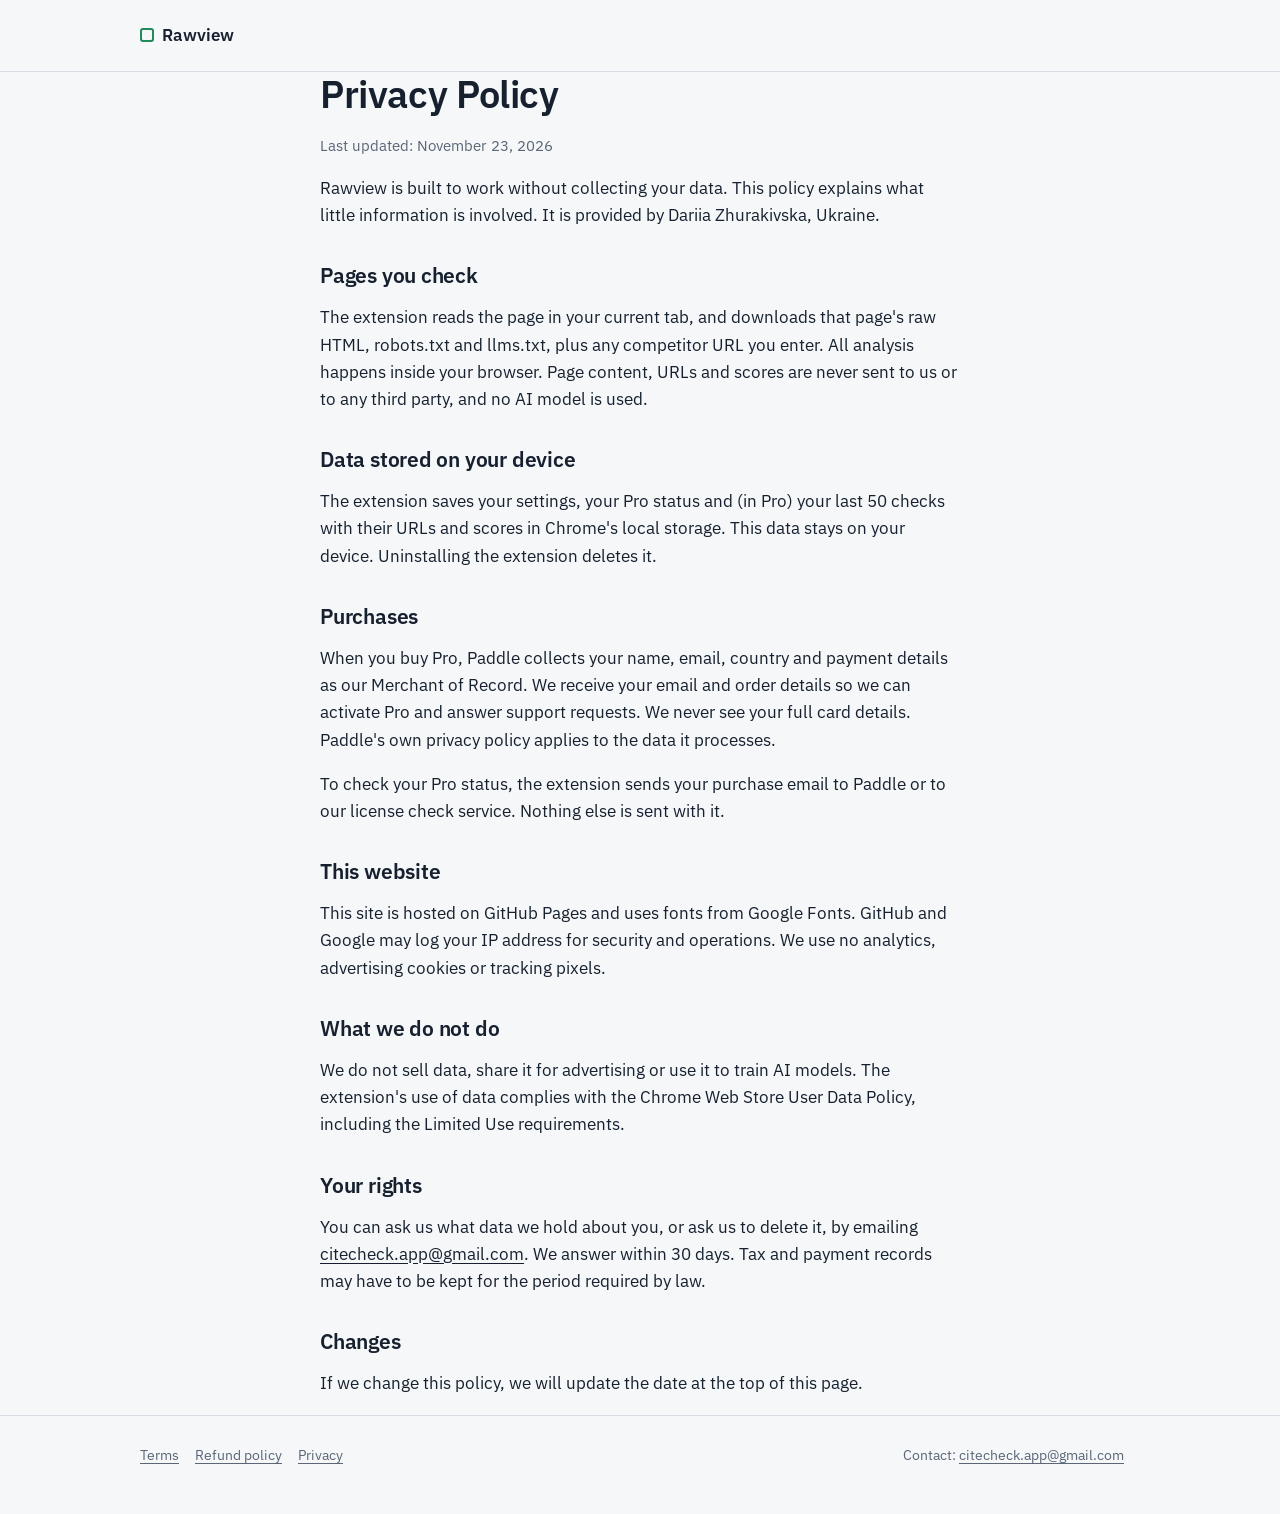
==== privacy.html @ 5140d7dd "Add Rawview website" ====
<!doctype html>
<html lang="en">
<head>
<meta charset="utf-8">
<meta name="viewport" content="width=device-width, initial-scale=1">
<title>Privacy Policy – Rawview</title>
<link rel="preconnect" href="https://fonts.googleapis.com">
<link rel="preconnect" href="https://fonts.gstatic.com" crossorigin>
<link href="https://fonts.googleapis.com/css2?family=IBM+Plex+Sans:wght@400;600&display=swap" rel="stylesheet">
<link rel="stylesheet" href="style.css">
</head>
<body>
<header class="top"><div class="wrap"><a class="brand" href="./"><span></span>Rawview</a></div></header>

<main class="wrap narrow legal">
  <h1>Privacy Policy</h1>
  <p class="updated">Last updated: November 23, 2026</p>

  <p>Rawview is built to work without collecting your data. This policy explains what little information is involved. It is provided by Dariia Zhurakivska, Ukraine.</p>

  <h2>Pages you check</h2>
  <p>The extension reads the page in your current tab, and downloads that page's raw HTML, robots.txt and llms.txt, plus any competitor URL you enter. All analysis happens inside your browser. Page content, URLs and scores are never sent to us or to any third party, and no AI model is used.</p>

  <h2>Data stored on your device</h2>
  <p>The extension saves your settings, your Pro status and (in Pro) your last 50 checks with their URLs and scores in Chrome's local storage. This data stays on your device. Uninstalling the extension deletes it.</p>

  <h2>Purchases</h2>
  <p>When you buy Pro, Paddle collects your name, email, country and payment details as our Merchant of Record. We receive your email and order details so we can activate Pro and answer support requests. We never see your full card details. Paddle's own privacy policy applies to the data it processes.</p>
  <p>To check your Pro status, the extension sends your purchase email to Paddle or to our license check service. Nothing else is sent with it.</p>

  <h2>This website</h2>
  <p>This site is hosted on GitHub Pages and uses fonts from Google Fonts. GitHub and Google may log your IP address for security and operations. We use no analytics, advertising cookies or tracking pixels.</p>

  <h2>What we do not do</h2>
  <p>We do not sell data, share it for advertising or use it to train AI models. The extension's use of data complies with the Chrome Web Store User Data Policy, including the Limited Use requirements.</p>

  <h2>Your rights</h2>
  <p>You can ask us what data we hold about you, or ask us to delete it, by emailing <a href="mailto:citecheck.app@gmail.com">citecheck.app@gmail.com</a>. We answer within 30 days. Tax and payment records may have to be kept for the period required by law.</p>

  <h2>Changes</h2>
  <p>If we change this policy, we will update the date at the top of this page.</p>
</main>

<footer><div class="wrap"><div><a href="terms.html">Terms</a><a href="refund.html">Refund policy</a><a href="privacy.html">Privacy</a></div><div>Contact: <a href="mailto:citecheck.app@gmail.com">citecheck.app@gmail.com</a></div></div></footer>
</body>
</html>
---- style.css ----
:root {
  --paper: #F5F7F9;
  --ink: #16202E;
  --muted: #5B6676;
  --line: #D6DCE3;
  --good: #1F8A5B;
  --bad: #C2413B;
  --ghost: #8A94A3;
  --mark: #FFE27A;
  --card: #FFFFFF;
}
@media (prefers-color-scheme: dark) {
  :root {
    --paper: #12171F;
    --ink: #E8ECF1;
    --muted: #9AA5B4;
    --line: #2A3340;
    --good: #4CC38A;
    --bad: #F07167;
    --ghost: #6C7685;
    --mark: #6B5A12;
    --card: #1A212B;
  }
}
* { box-sizing: border-box; }
html { -webkit-text-size-adjust: 100%; }
body {
  margin: 0;
  background: var(--paper);
  color: var(--ink);
  font-family: "IBM Plex Sans", system-ui, sans-serif;
  font-size: 17px;
  line-height: 1.6;
}
a { color: inherit; text-underline-offset: 3px; }
a:focus-visible, button:focus-visible { outline: 3px solid var(--good); outline-offset: 3px; }
.wrap { max-width: 1040px; margin: 0 auto; padding: 0 20px; }
.narrow { max-width: 680px; }

header.top { padding: 22px 0; border-bottom: 1px solid var(--line); }
header.top .wrap { display: flex; justify-content: space-between; align-items: center; gap: 16px; }
.brand { font-weight: 600; text-decoration: none; }
.brand span { display: inline-block; width: 14px; height: 14px; border: 2px solid var(--good); border-radius: 3px; margin-right: 8px; vertical-align: -1px; }
nav.links a { margin-left: 18px; color: var(--muted); text-decoration: none; font-size: 15px; }
nav.links a:hover { color: var(--ink); }

h1, h2, h3 { line-height: 1.15; letter-spacing: -0.01em; }
h1 { font-size: clamp(34px, 5.4vw, 54px); font-weight: 600; margin: 0 0 18px; max-width: 16ch; }
h2 { font-size: clamp(24px, 3.2vw, 32px); font-weight: 600; margin: 0 0 14px; }
h3 { font-size: 19px; font-weight: 600; margin: 0 0 6px; }
p.lead { font-size: 19px; color: var(--muted); max-width: 52ch; margin: 0 0 28px; }

.hero { padding: 64px 0 48px; display: grid; grid-template-columns: 1fr 1fr; gap: 48px; align-items: center; }
.btn { display: inline-block; background: var(--good); color: #fff; padding: 15px 24px; border-radius: 8px; border: 2px solid var(--good); font-weight: 600; font-size: 17px; text-decoration: none; text-align: center; transition: transform .12s, background .12s; }
.btn:hover { background: #18704A; border-color: #18704A; }
.btn:active { transform: translateY(1px); }
.btn-ghost { background: transparent; color: var(--ink); border-color: var(--line); }
.btn-ghost:hover { background: var(--card); border-color: var(--ink); }
.btn-small { padding: 8px 14px; font-size: 15px; color: #fff !important; }
.btn-full { display: block; width: 100%; }
.actions { display: flex; flex-wrap: wrap; gap: 12px; margin-top: 4px; }
.trust { list-style: none; padding: 0; margin: 20px 0 0; font-size: 15px; color: var(--muted); }
.trust li { padding-left: 24px; position: relative; margin-bottom: 4px; }
.trust li::before { content: ""; position: absolute; left: 2px; top: 7px; width: 10px; height: 6px; border-left: 2px solid var(--good); border-bottom: 2px solid var(--good); transform: rotate(-45deg); }
.cta-note { display: block; margin-top: 10px; font-size: 14px; color: var(--muted); text-align: center; }
.final { text-align: center; }
.final .lead { margin-left: auto; margin-right: auto; }
.final .actions { justify-content: center; }
.sticky-cta { display: none; }

/* The demo: a page the way the extension marks it up */
.demo { background: var(--card); border: 1px solid var(--line); border-radius: 12px; padding: 18px; }
.demo-bar { display: flex; justify-content: space-between; align-items: baseline; margin-bottom: 14px; font-size: 14px; color: var(--muted); }
.demo-score { font-size: 34px; font-weight: 600; color: var(--ink); }
.demo-score small { font-size: 15px; color: var(--muted); font-weight: 400; }
.blk { border: 2px solid var(--good); border-radius: 6px; padding: 10px 12px; margin-bottom: 10px; font-size: 14.5px; line-height: 1.45; position: relative; }
.blk.bad { border-color: var(--bad); }
.blk.ghost { border: 2px dashed var(--ghost); color: var(--ghost); }
.blk b { font-weight: 600; }
.tag { display: block; font-size: 12.5px; margin-top: 6px; color: var(--good); }
.blk.bad .tag { color: var(--bad); }
.blk.ghost .tag { color: var(--ghost); }

section { padding: 56px 0; border-top: 1px solid var(--line); }
.cols { display: grid; grid-template-columns: repeat(3, 1fr); gap: 32px; }
.cols p { margin: 0; color: var(--muted); }
ol.steps { padding-left: 22px; margin: 0; }
ol.steps li { margin-bottom: 10px; }

.plans { display: grid; grid-template-columns: 1fr 1fr; gap: 24px; }
.plan { border: 1px solid var(--line); border-radius: 12px; padding: 26px; background: var(--card); }
.plan.pro { border: 2px solid var(--ink); }
.price { font-size: 40px; font-weight: 600; margin: 6px 0 2px; }
.price small { font-size: 16px; font-weight: 400; color: var(--muted); }
.plan ul { padding-left: 20px; margin: 16px 0 22px; }
.plan li { margin-bottom: 6px; }

details { border-bottom: 1px solid var(--line); padding: 14px 0; }
summary { cursor: pointer; font-weight: 600; }
details p { margin: 10px 0 0; color: var(--muted); }

.legal h1 { font-size: 38px; max-width: none; }
.legal h2 { font-size: 21px; margin-top: 34px; }
.legal p, .legal li { color: var(--ink); }
.legal .updated { color: var(--muted); font-size: 15px; }

footer { border-top: 1px solid var(--line); padding: 28px 0 48px; font-size: 14px; color: var(--muted); }
footer .wrap { display: flex; justify-content: space-between; flex-wrap: wrap; gap: 12px; }
footer a { margin-right: 16px; }

@media (max-width: 800px) {
  .hero, .plans, .cols { grid-template-columns: 1fr; }
  .hero { padding-top: 40px; gap: 32px; }
  nav.links a:not(.btn) { display: none; }
  .actions .btn { flex: 1 1 100%; }
  .sticky-cta { display: block; position: fixed; left: 12px; right: 12px; bottom: 12px; z-index: 10; background: var(--good); color: #fff; text-align: center; padding: 14px; border-radius: 10px; font-weight: 600; text-decoration: none; box-shadow: 0 6px 20px rgba(22, 32, 46, .25); }
  footer { padding-bottom: 96px; }
}
@media (prefers-reduced-motion: reduce) { .btn { transition: none; } }
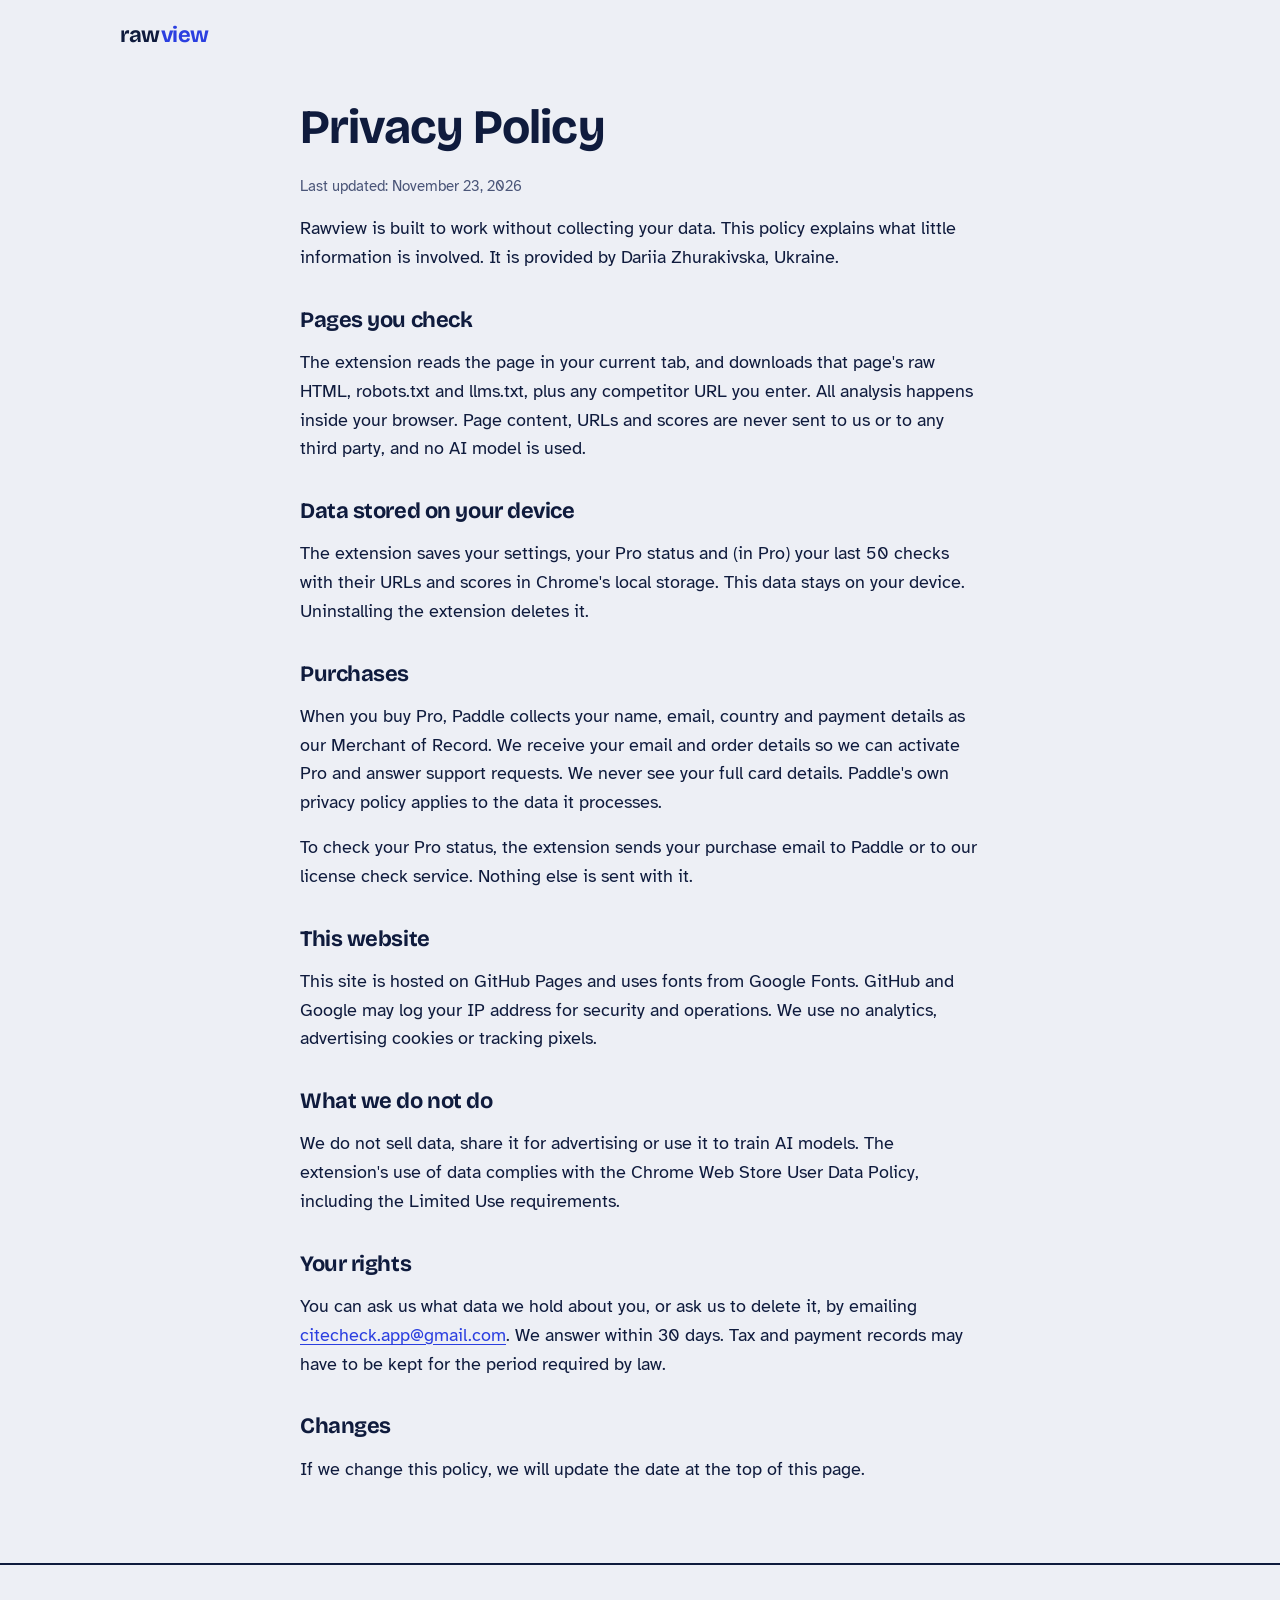
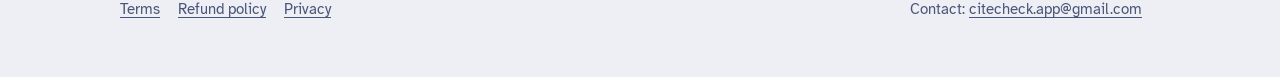
==== commit 4a1c9254: "Redesign site, add SEO files" ====
--- a/privacy.html
+++ b/privacy.html
@@ -6,11 +6,12 @@
 <title>Privacy Policy – Rawview</title>
 <link rel="preconnect" href="https://fonts.googleapis.com">
 <link rel="preconnect" href="https://fonts.gstatic.com" crossorigin>
-<link href="https://fonts.googleapis.com/css2?family=IBM+Plex+Sans:wght@400;600&display=swap" rel="stylesheet">
+<link href="https://fonts.googleapis.com/css2?family=Atkinson+Hyperlegible:wght@400;700&family=Bricolage+Grotesque:opsz,wght@12..96,600;12..96,700&display=swap" rel="stylesheet">
 <link rel="stylesheet" href="style.css">
+<link rel="canonical" href="https://rawviewapp.github.io/privacy.html">
 </head>
 <body>
-<header class="top"><div class="wrap"><a class="brand" href="./"><span></span>Rawview</a></div></header>
+<header class="top"><div class="wrap"><a class="brand" href="./">raw<i>view</i></a></div></header>
 
 <main class="wrap narrow legal">
   <h1>Privacy Policy</h1>
--- a/style.css
+++ b/style.css
@@ -1,119 +1,158 @@
 :root {
-  --paper: #F5F7F9;
-  --ink: #16202E;
-  --muted: #5B6676;
-  --line: #D6DCE3;
-  --good: #1F8A5B;
-  --bad: #C2413B;
-  --ghost: #8A94A3;
-  --mark: #FFE27A;
-  --card: #FFFFFF;
+  --bg: #EDEFF5;
+  --surface: #FFFFFF;
+  --ink: #0F1B3D;
+  --soft: #4A5578;
+  --rule: #CDD2E1;
+  --blue: #2B3FE0;
+  --blue-deep: #1E2DB0;
+  --marker: #FFE45C;
+  --miss: #D9480F;
+  --ok: #2B3FE0;
 }
 @media (prefers-color-scheme: dark) {
   :root {
-    --paper: #12171F;
-    --ink: #E8ECF1;
-    --muted: #9AA5B4;
-    --line: #2A3340;
-    --good: #4CC38A;
-    --bad: #F07167;
-    --ghost: #6C7685;
-    --mark: #6B5A12;
-    --card: #1A212B;
+    --bg: #0D1326;
+    --surface: #151C33;
+    --ink: #E9ECF6;
+    --soft: #A3ACC7;
+    --rule: #2A3354;
+    --blue: #7C8BFF;
+    --blue-deep: #9AA6FF;
+    --marker: #8A7414;
+    --miss: #FF8A50;
+    --ok: #7C8BFF;
   }
 }
 * { box-sizing: border-box; }
-html { -webkit-text-size-adjust: 100%; }
+html { -webkit-text-size-adjust: 100%; scroll-behavior: smooth; }
+@media (prefers-reduced-motion: reduce) { html { scroll-behavior: auto; } }
 body {
   margin: 0;
-  background: var(--paper);
+  background: var(--bg);
   color: var(--ink);
-  font-family: "IBM Plex Sans", system-ui, sans-serif;
-  font-size: 17px;
+  font-family: "Atkinson Hyperlegible", system-ui, sans-serif;
+  font-size: 18px;
   line-height: 1.6;
 }
-a { color: inherit; text-underline-offset: 3px; }
-a:focus-visible, button:focus-visible { outline: 3px solid var(--good); outline-offset: 3px; }
-.wrap { max-width: 1040px; margin: 0 auto; padding: 0 20px; }
-.narrow { max-width: 680px; }
+a { color: var(--blue); text-underline-offset: 3px; }
+a:focus-visible, summary:focus-visible { outline: 3px solid var(--blue); outline-offset: 3px; border-radius: 4px; }
+.wrap { max-width: 1080px; margin: 0 auto; padding: 0 20px; }
+.narrow { max-width: 720px; }
 
-header.top { padding: 22px 0; border-bottom: 1px solid var(--line); }
+h1, h2, h3, .brand { font-family: "Bricolage Grotesque", system-ui, sans-serif; letter-spacing: -0.02em; }
+h1 { font-size: clamp(38px, 6vw, 66px); line-height: 1.02; font-weight: 700; margin: 0 0 22px; }
+h2 { font-size: clamp(26px, 3.4vw, 38px); line-height: 1.1; font-weight: 700; margin: 0 0 16px; }
+h3 { font-size: 20px; line-height: 1.2; font-weight: 600; margin: 0 0 6px; }
+p { margin: 0 0 16px; }
+.mark { background: linear-gradient(transparent 55%, var(--marker) 55%); padding: 0 2px; }
+
+/* header */
+header.top { padding: 18px 0; }
 header.top .wrap { display: flex; justify-content: space-between; align-items: center; gap: 16px; }
-.brand { font-weight: 600; text-decoration: none; }
-.brand span { display: inline-block; width: 14px; height: 14px; border: 2px solid var(--good); border-radius: 3px; margin-right: 8px; vertical-align: -1px; }
-nav.links a { margin-left: 18px; color: var(--muted); text-decoration: none; font-size: 15px; }
+.brand { font-size: 22px; font-weight: 700; color: var(--ink); text-decoration: none; }
+.brand i { font-style: normal; color: var(--blue); }
+nav.links { display: flex; align-items: center; gap: 22px; }
+nav.links a { color: var(--soft); text-decoration: none; font-size: 16px; }
 nav.links a:hover { color: var(--ink); }
 
-h1, h2, h3 { line-height: 1.15; letter-spacing: -0.01em; }
-h1 { font-size: clamp(34px, 5.4vw, 54px); font-weight: 600; margin: 0 0 18px; max-width: 16ch; }
-h2 { font-size: clamp(24px, 3.2vw, 32px); font-weight: 600; margin: 0 0 14px; }
-h3 { font-size: 19px; font-weight: 600; margin: 0 0 6px; }
-p.lead { font-size: 19px; color: var(--muted); max-width: 52ch; margin: 0 0 28px; }
+/* buttons */
+.btn { display: inline-block; background: var(--blue); color: #fff; padding: 16px 26px; border-radius: 4px; font-weight: 700; font-size: 18px; text-decoration: none; box-shadow: 4px 4px 0 var(--ink); transition: transform .1s, box-shadow .1s; }
+.btn:hover { transform: translate(-1px, -1px); box-shadow: 5px 5px 0 var(--ink); }
+.btn:active { transform: translate(3px, 3px); box-shadow: 1px 1px 0 var(--ink); }
+.btn-line { background: transparent; color: var(--ink); box-shadow: none; border: 2px solid var(--ink); padding: 14px 24px; }
+.btn-line:hover { box-shadow: none; transform: none; background: var(--surface); }
+nav.links .btn { color: #fff; padding: 10px 16px; font-size: 16px; box-shadow: 3px 3px 0 var(--ink); }
+.actions { display: flex; flex-wrap: wrap; gap: 14px; align-items: center; }
+.small { font-size: 15px; color: var(--soft); }
 
-.hero { padding: 64px 0 48px; display: grid; grid-template-columns: 1fr 1fr; gap: 48px; align-items: center; }
-.btn { display: inline-block; background: var(--good); color: #fff; padding: 15px 24px; border-radius: 8px; border: 2px solid var(--good); font-weight: 600; font-size: 17px; text-decoration: none; text-align: center; transition: transform .12s, background .12s; }
-.btn:hover { background: #18704A; border-color: #18704A; }
-.btn:active { transform: translateY(1px); }
-.btn-ghost { background: transparent; color: var(--ink); border-color: var(--line); }
-.btn-ghost:hover { background: var(--card); border-color: var(--ink); }
-.btn-small { padding: 8px 14px; font-size: 15px; color: #fff !important; }
-.btn-full { display: block; width: 100%; }
-.actions { display: flex; flex-wrap: wrap; gap: 12px; margin-top: 4px; }
-.trust { list-style: none; padding: 0; margin: 20px 0 0; font-size: 15px; color: var(--muted); }
-.trust li { padding-left: 24px; position: relative; margin-bottom: 4px; }
-.trust li::before { content: ""; position: absolute; left: 2px; top: 7px; width: 10px; height: 6px; border-left: 2px solid var(--good); border-bottom: 2px solid var(--good); transform: rotate(-45deg); }
-.cta-note { display: block; margin-top: 10px; font-size: 14px; color: var(--muted); text-align: center; }
+/* hero */
+.hero { display: grid; grid-template-columns: 1.05fr 1fr; gap: 56px; align-items: start; padding: 48px 20px 72px; }
+.hero p.lead { font-size: 20px; color: var(--soft); max-width: 50ch; margin-bottom: 28px; }
+.hero .small { margin-top: 16px; }
+
+/* the split view: same page, two readers */
+.split { background: var(--surface); border: 2px solid var(--ink); border-radius: 6px; overflow: hidden; }
+.split-head { display: grid; grid-template-columns: 1fr 1fr; border-bottom: 2px solid var(--ink); font-size: 14px; font-weight: 700; }
+.split-head span { padding: 10px 14px; }
+.split-head span + span { border-left: 2px solid var(--ink); background: var(--ink); color: var(--bg); }
+.split-body { display: grid; grid-template-columns: 1fr 1fr; }
+.pane { padding: 14px; font-size: 14px; line-height: 1.45; }
+.pane + .pane { border-left: 2px solid var(--ink); }
+.pane .row { margin-bottom: 10px; padding: 8px 10px; border-radius: 3px; }
+.pane .h { font-weight: 700; }
+.pane .gone { border: 2px dashed var(--miss); color: var(--miss); }
+.pane .gone b { display: block; font-size: 12.5px; }
+.pane .got { background: color-mix(in srgb, var(--blue) 10%, transparent); }
+.score { display: flex; align-items: baseline; gap: 10px; padding: 12px 14px; border-top: 2px solid var(--ink); }
+.score strong { font-family: "Bricolage Grotesque", sans-serif; font-size: 40px; line-height: 1; }
+.score span { color: var(--soft); font-size: 15px; }
+
+/* sections */
+section { padding: 72px 0; }
+section.band { background: var(--surface); border-top: 2px solid var(--ink); border-bottom: 2px solid var(--ink); }
+.intro { max-width: 62ch; color: var(--soft); margin-bottom: 32px; }
+
+/* checks table */
+.checks { width: 100%; border-collapse: collapse; font-size: 16px; }
+.checks th { text-align: left; font-size: 14px; color: var(--soft); font-weight: 700; padding: 0 12px 10px 0; border-bottom: 2px solid var(--ink); }
+.checks td { padding: 12px 12px 12px 0; border-bottom: 1px solid var(--rule); vertical-align: top; }
+.checks td:first-child { font-weight: 700; white-space: nowrap; }
+.checks td:last-child { text-align: right; font-variant-numeric: tabular-nums; white-space: nowrap; }
+.checks tr.group td { border-bottom: none; padding-top: 26px; font-family: "Bricolage Grotesque", sans-serif; font-size: 19px; }
+
+/* explainers */
+.two { display: grid; grid-template-columns: 1fr 1fr; gap: 48px; }
+ol.steps { margin: 0; padding-left: 24px; }
+ol.steps li { margin-bottom: 12px; padding-left: 4px; }
+ol.steps li::marker { font-family: "Bricolage Grotesque", sans-serif; font-weight: 700; color: var(--blue); }
+
+/* pricing */
+.plans { display: grid; grid-template-columns: 1fr 1fr; gap: 28px; align-items: stretch; }
+.plan { background: var(--surface); border: 2px solid var(--rule); border-radius: 6px; padding: 30px; display: flex; flex-direction: column; }
+.plan.pro { border-color: var(--ink); box-shadow: 8px 8px 0 var(--blue); }
+.price { font-family: "Bricolage Grotesque", sans-serif; font-size: 52px; font-weight: 700; line-height: 1; margin: 8px 0 4px; }
+.price small { font-size: 18px; font-weight: 400; color: var(--soft); font-family: "Atkinson Hyperlegible", sans-serif; }
+.plan ul { padding-left: 20px; margin: 18px 0 26px; flex: 1; }
+.plan li { margin-bottom: 7px; }
+.plan .btn { text-align: center; }
+.plan .small { text-align: center; margin: 12px 0 0; }
+
+/* faq */
+details { border-bottom: 1px solid var(--rule); padding: 18px 0; }
+summary { cursor: pointer; font-weight: 700; font-size: 19px; list-style: none; display: flex; justify-content: space-between; gap: 16px; }
+summary::-webkit-details-marker { display: none; }
+summary::after { content: "+"; font-family: "Bricolage Grotesque", sans-serif; font-size: 24px; line-height: 1; color: var(--blue); }
+details[open] summary::after { content: "−"; }
+details p { margin: 12px 0 0; color: var(--soft); }
+
 .final { text-align: center; }
-.final .lead { margin-left: auto; margin-right: auto; }
+.final p { color: var(--soft); max-width: 52ch; margin: 0 auto 28px; }
 .final .actions { justify-content: center; }
+
+/* legal */
+.legal { padding-top: 32px; padding-bottom: 64px; }
+.legal h1 { font-size: clamp(34px, 5vw, 48px); }
+.legal h2 { font-size: 22px; margin-top: 36px; }
+.legal .updated { color: var(--soft); font-size: 15px; }
+
+footer { border-top: 2px solid var(--ink); padding: 32px 0 56px; font-size: 15px; color: var(--soft); }
+footer .wrap { display: flex; justify-content: space-between; flex-wrap: wrap; gap: 14px; }
+footer a { color: var(--soft); margin-right: 18px; }
+
 .sticky-cta { display: none; }
 
-/* The demo: a page the way the extension marks it up */
-.demo { background: var(--card); border: 1px solid var(--line); border-radius: 12px; padding: 18px; }
-.demo-bar { display: flex; justify-content: space-between; align-items: baseline; margin-bottom: 14px; font-size: 14px; color: var(--muted); }
-.demo-score { font-size: 34px; font-weight: 600; color: var(--ink); }
-.demo-score small { font-size: 15px; color: var(--muted); font-weight: 400; }
-.blk { border: 2px solid var(--good); border-radius: 6px; padding: 10px 12px; margin-bottom: 10px; font-size: 14.5px; line-height: 1.45; position: relative; }
-.blk.bad { border-color: var(--bad); }
-.blk.ghost { border: 2px dashed var(--ghost); color: var(--ghost); }
-.blk b { font-weight: 600; }
-.tag { display: block; font-size: 12.5px; margin-top: 6px; color: var(--good); }
-.blk.bad .tag { color: var(--bad); }
-.blk.ghost .tag { color: var(--ghost); }
-
-section { padding: 56px 0; border-top: 1px solid var(--line); }
-.cols { display: grid; grid-template-columns: repeat(3, 1fr); gap: 32px; }
-.cols p { margin: 0; color: var(--muted); }
-ol.steps { padding-left: 22px; margin: 0; }
-ol.steps li { margin-bottom: 10px; }
-
-.plans { display: grid; grid-template-columns: 1fr 1fr; gap: 24px; }
-.plan { border: 1px solid var(--line); border-radius: 12px; padding: 26px; background: var(--card); }
-.plan.pro { border: 2px solid var(--ink); }
-.price { font-size: 40px; font-weight: 600; margin: 6px 0 2px; }
-.price small { font-size: 16px; font-weight: 400; color: var(--muted); }
-.plan ul { padding-left: 20px; margin: 16px 0 22px; }
-.plan li { margin-bottom: 6px; }
-
-details { border-bottom: 1px solid var(--line); padding: 14px 0; }
-summary { cursor: pointer; font-weight: 600; }
-details p { margin: 10px 0 0; color: var(--muted); }
-
-.legal h1 { font-size: 38px; max-width: none; }
-.legal h2 { font-size: 21px; margin-top: 34px; }
-.legal p, .legal li { color: var(--ink); }
-.legal .updated { color: var(--muted); font-size: 15px; }
-
-footer { border-top: 1px solid var(--line); padding: 28px 0 48px; font-size: 14px; color: var(--muted); }
-footer .wrap { display: flex; justify-content: space-between; flex-wrap: wrap; gap: 12px; }
-footer a { margin-right: 16px; }
-
-@media (max-width: 800px) {
-  .hero, .plans, .cols { grid-template-columns: 1fr; }
-  .hero { padding-top: 40px; gap: 32px; }
+@media (max-width: 860px) {
+  .hero, .two, .plans { grid-template-columns: 1fr; }
+  .hero { gap: 40px; padding-top: 28px; }
   nav.links a:not(.btn) { display: none; }
-  .actions .btn { flex: 1 1 100%; }
-  .sticky-cta { display: block; position: fixed; left: 12px; right: 12px; bottom: 12px; z-index: 10; background: var(--good); color: #fff; text-align: center; padding: 14px; border-radius: 10px; font-weight: 600; text-decoration: none; box-shadow: 0 6px 20px rgba(22, 32, 46, .25); }
-  footer { padding-bottom: 96px; }
+  .checks td:nth-child(2) { display: none; }
+  .checks th:nth-child(2) { display: none; }
+  .checks td:first-child { white-space: normal; }
+  .sticky-cta { display: block; position: fixed; left: 12px; right: 12px; bottom: 12px; z-index: 10; background: var(--blue); color: #fff; text-align: center; padding: 15px; border-radius: 4px; border: 2px solid var(--ink); font-weight: 700; text-decoration: none; }
+  footer { padding-bottom: 100px; }
 }
-@media (prefers-reduced-motion: reduce) { .btn { transition: none; } }
+@media (max-width: 480px) {
+  .split-body, .split-head { grid-template-columns: 1fr; }
+  .pane + .pane, .split-head span + span { border-left: none; border-top: 2px solid var(--ink); }
+}
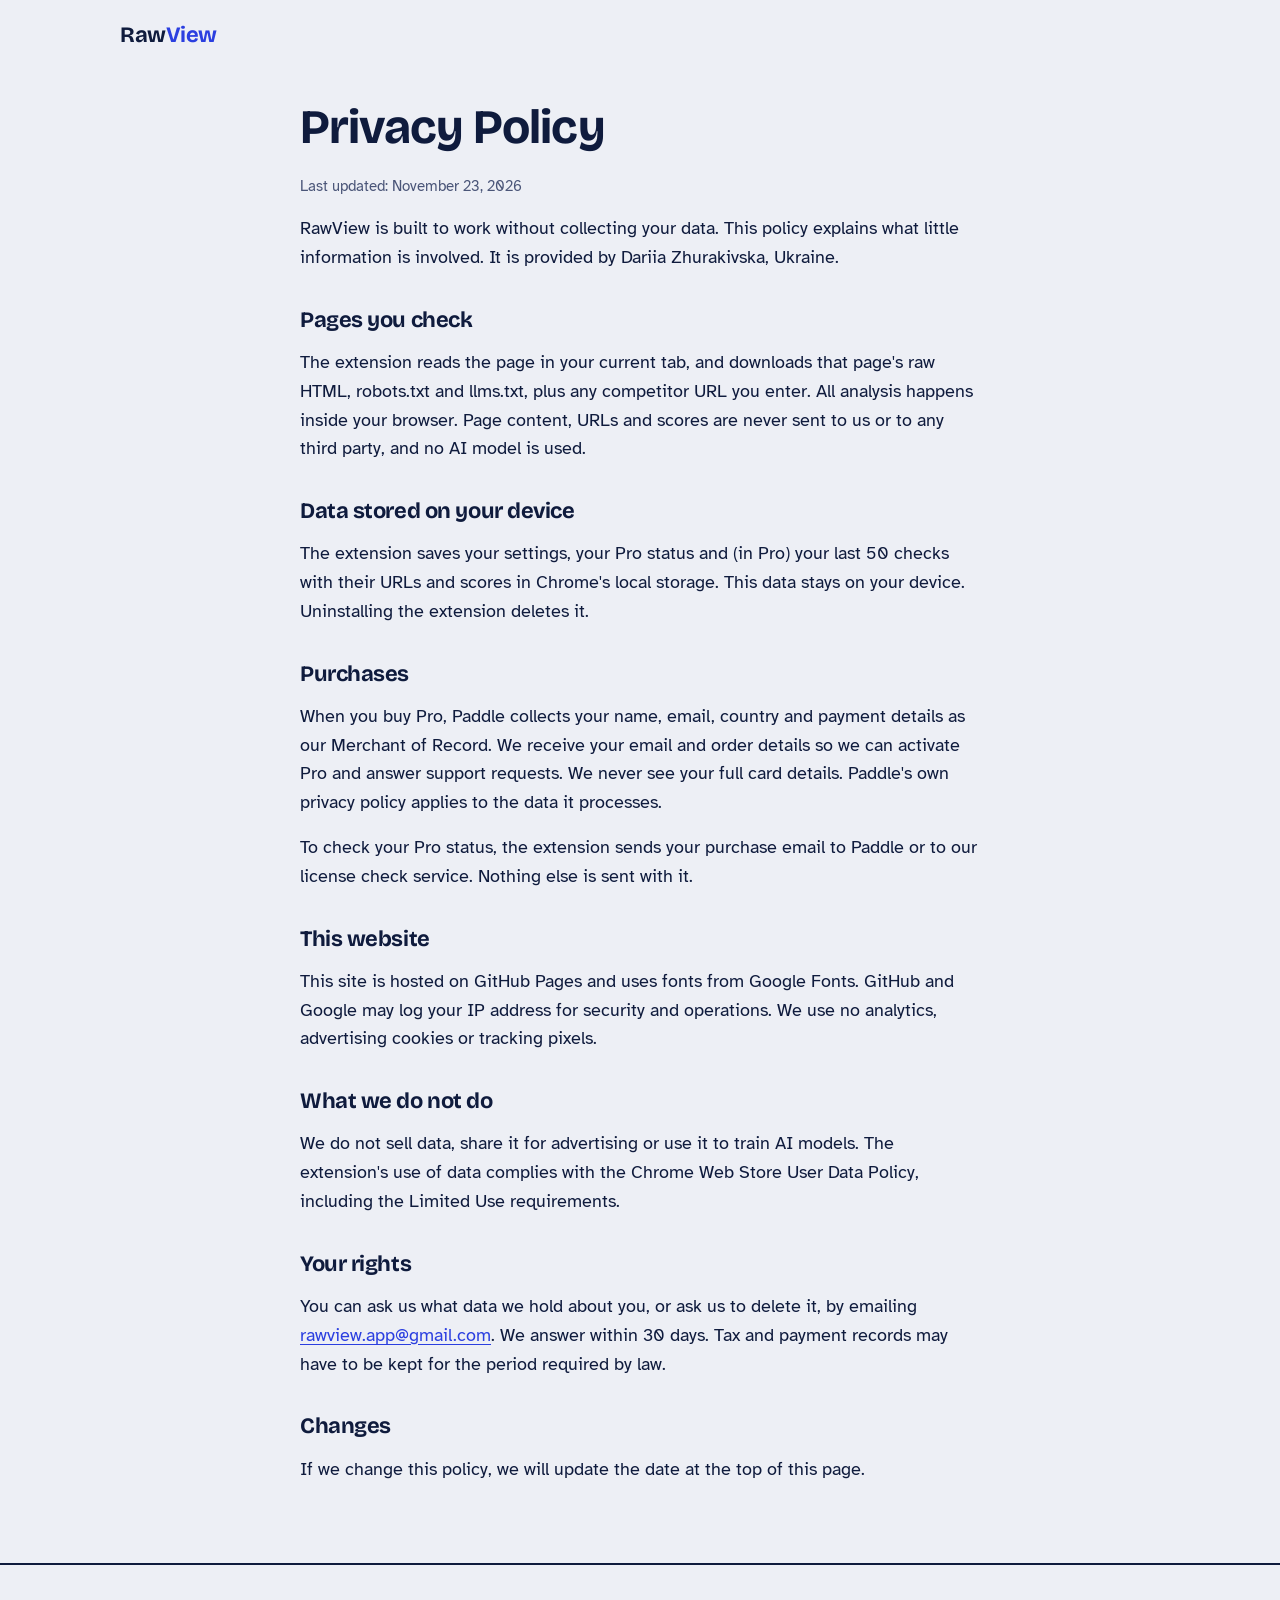
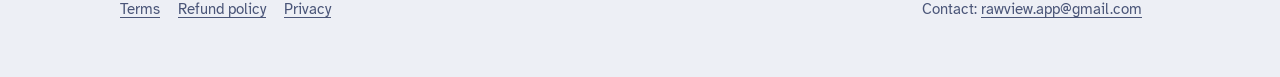
==== commit 2d1178b2: "Rename to RawView, new contact email" ====
--- a/privacy.html
+++ b/privacy.html
@@ -3,21 +3,21 @@
 <head>
 <meta charset="utf-8">
 <meta name="viewport" content="width=device-width, initial-scale=1">
-<title>Privacy Policy – Rawview</title>
+<title>Privacy Policy – RawView</title>
 <link rel="preconnect" href="https://fonts.googleapis.com">
 <link rel="preconnect" href="https://fonts.gstatic.com" crossorigin>
 <link href="https://fonts.googleapis.com/css2?family=Atkinson+Hyperlegible:wght@400;700&family=Bricolage+Grotesque:opsz,wght@12..96,600;12..96,700&display=swap" rel="stylesheet">
-<link rel="stylesheet" href="style.css">
+<link rel="stylesheet" href="style.css?v=3">
 <link rel="canonical" href="https://rawviewapp.github.io/privacy.html">
 </head>
 <body>
-<header class="top"><div class="wrap"><a class="brand" href="./">raw<i>view</i></a></div></header>
+<header class="top"><div class="wrap"><a class="brand" href="./">Raw<i>View</i></a></div></header>
 
 <main class="wrap narrow legal">
   <h1>Privacy Policy</h1>
   <p class="updated">Last updated: November 23, 2026</p>
 
-  <p>Rawview is built to work without collecting your data. This policy explains what little information is involved. It is provided by Dariia Zhurakivska, Ukraine.</p>
+  <p>RawView is built to work without collecting your data. This policy explains what little information is involved. It is provided by Dariia Zhurakivska, Ukraine.</p>
 
   <h2>Pages you check</h2>
   <p>The extension reads the page in your current tab, and downloads that page's raw HTML, robots.txt and llms.txt, plus any competitor URL you enter. All analysis happens inside your browser. Page content, URLs and scores are never sent to us or to any third party, and no AI model is used.</p>
@@ -36,12 +36,12 @@
   <p>We do not sell data, share it for advertising or use it to train AI models. The extension's use of data complies with the Chrome Web Store User Data Policy, including the Limited Use requirements.</p>
 
   <h2>Your rights</h2>
-  <p>You can ask us what data we hold about you, or ask us to delete it, by emailing <a href="mailto:citecheck.app@gmail.com">citecheck.app@gmail.com</a>. We answer within 30 days. Tax and payment records may have to be kept for the period required by law.</p>
+  <p>You can ask us what data we hold about you, or ask us to delete it, by emailing <a href="mailto:rawview.app@gmail.com">rawview.app@gmail.com</a>. We answer within 30 days. Tax and payment records may have to be kept for the period required by law.</p>
 
   <h2>Changes</h2>
   <p>If we change this policy, we will update the date at the top of this page.</p>
 </main>
 
-<footer><div class="wrap"><div><a href="terms.html">Terms</a><a href="refund.html">Refund policy</a><a href="privacy.html">Privacy</a></div><div>Contact: <a href="mailto:citecheck.app@gmail.com">citecheck.app@gmail.com</a></div></div></footer>
+<footer><div class="wrap"><div><a href="terms.html">Terms</a><a href="refund.html">Refund policy</a><a href="privacy.html">Privacy</a></div><div>Contact: <a href="mailto:rawview.app@gmail.com">rawview.app@gmail.com</a></div></div></footer>
 </body>
 </html>
--- a/style.css
+++ b/style.css
@@ -99,7 +99,7 @@
 .checks td { padding: 12px 12px 12px 0; border-bottom: 1px solid var(--rule); vertical-align: top; }
 .checks td:first-child { font-weight: 700; white-space: nowrap; }
 .checks td:last-child { text-align: right; font-variant-numeric: tabular-nums; white-space: nowrap; }
-.checks tr.group td { border-bottom: none; padding-top: 26px; font-family: "Bricolage Grotesque", sans-serif; font-size: 19px; }
+.checks tr.group td { text-align: left; border-bottom: none; padding-top: 26px; font-family: "Bricolage Grotesque", sans-serif; font-size: 19px; }
 
 /* explainers */
 .two { display: grid; grid-template-columns: 1fr 1fr; gap: 48px; }
